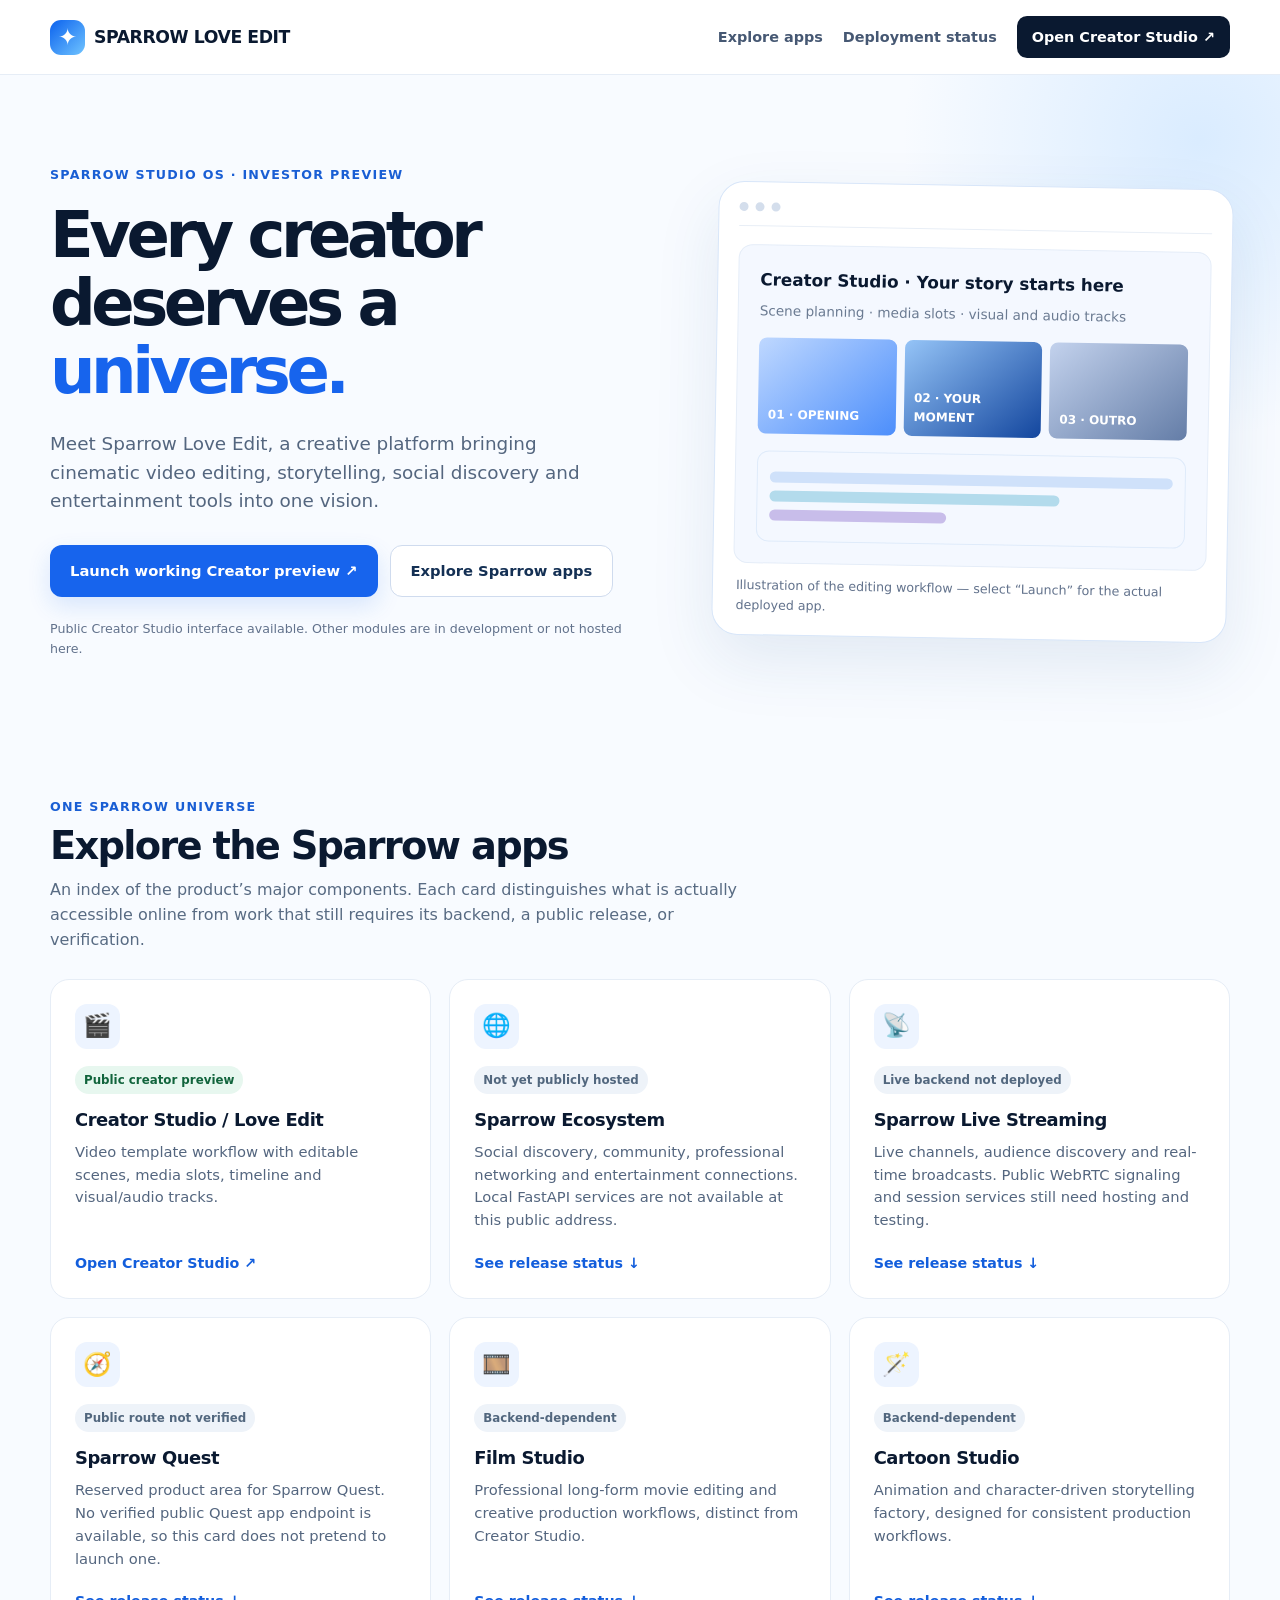
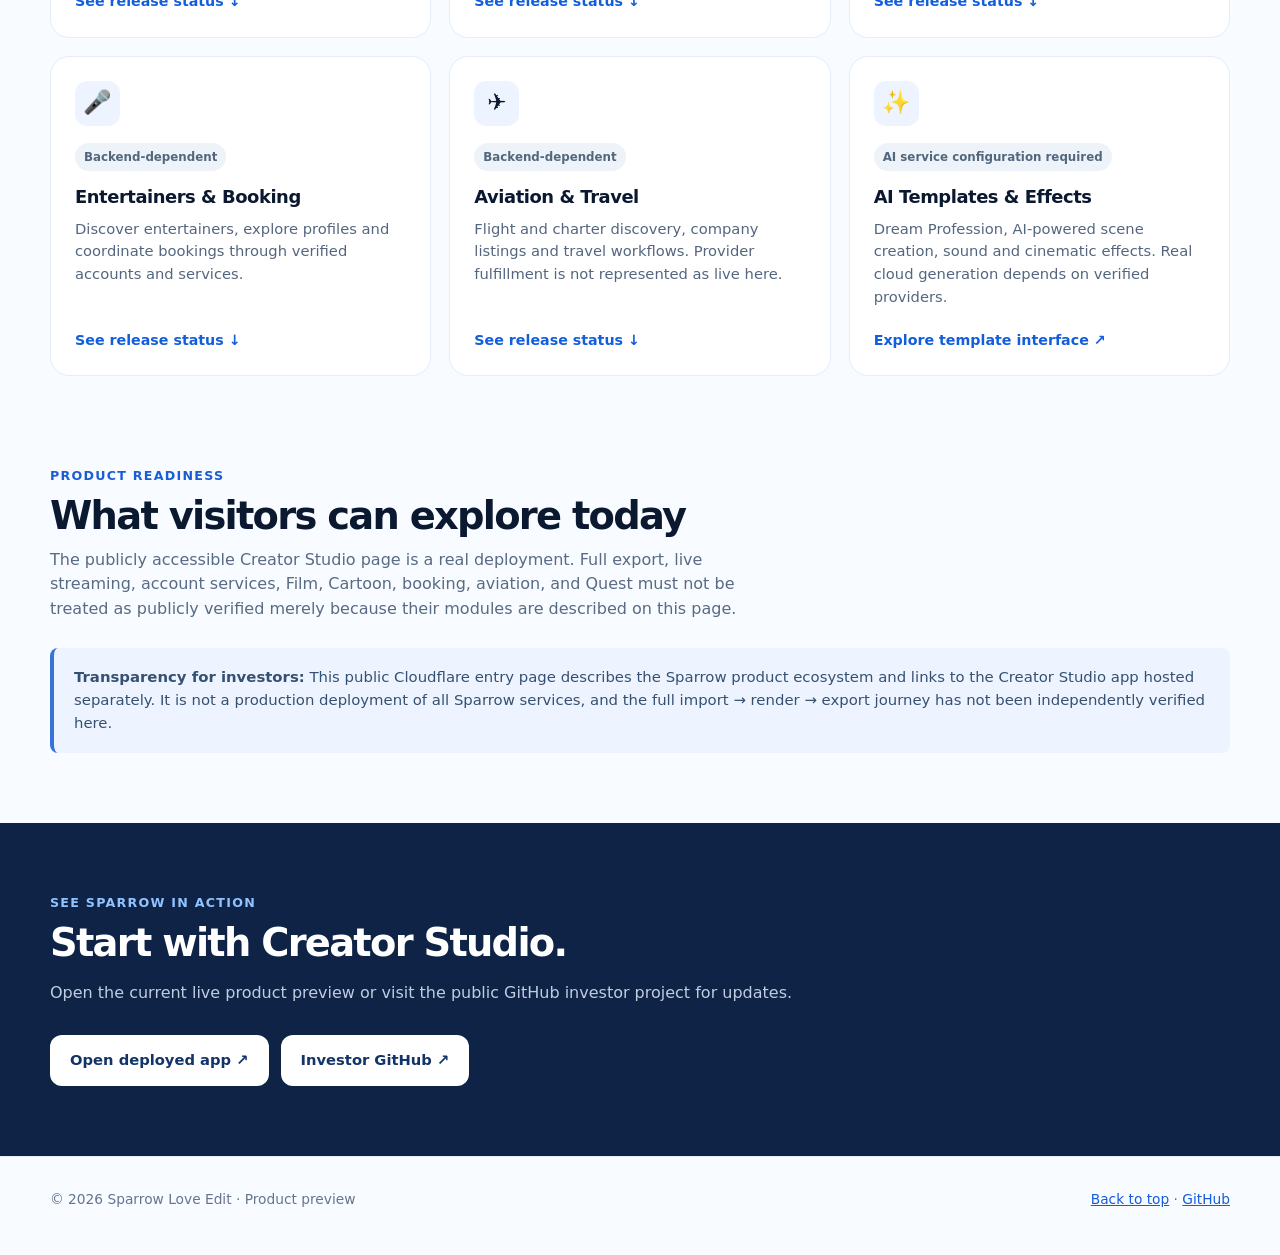
==== public/index.html @ dd5be815 "Stage Sparrow investor site for isolated Cloudflare Workers static hosting" ====
<!doctype html>
<html lang="en">
<head>
<meta charset="utf-8"><meta name="viewport" content="width=device-width, initial-scale=1">
<meta name="description" content="Sparrow Love Edit: one creative platform for video editing, storytelling, social discovery, entertainment and streaming. Explore the public creator demo and the broader product roadmap.">
<meta name="theme-color" content="#f9fbff">
<meta property="og:title" content="Sparrow Love Edit — The Creative Universe">
<meta property="og:description" content="Explore Sparrow Love Edit Creator Studio and the Sparrow app ecosystem. Investor product preview.">
<title>Sparrow Love Edit — Creative Universe</title>
<style>
:root{color-scheme:light;--ink:#0a1930;--muted:#54667f;--blue:#1764ed;--line:#e6edf6;--background:#f8fbff;--card:#fff}
*{box-sizing:border-box}html{scroll-behavior:smooth}body{margin:0;background:var(--background);color:var(--ink);font-family:Inter,ui-sans-serif,system-ui,-apple-system,"Segoe UI",sans-serif;line-height:1.55}
a{color:inherit}a:focus-visible{outline:3px solid #60a5fa;outline-offset:4px}
.wrap{width:min(1180px,calc(100% - 40px));margin:auto}.bar{position:sticky;top:0;z-index:10;background:#ffffffed;backdrop-filter:blur(14px);border-bottom:1px solid var(--line)}
.barin{min-height:74px;display:flex;align-items:center;justify-content:space-between;gap:24px}.brand{font-size:1.08rem;letter-spacing:-.025em;font-weight:850;text-decoration:none;display:flex;align-items:center;gap:9px}.bird{display:grid;place-items:center;width:35px;height:35px;color:white;background:linear-gradient(135deg,#0b62ee,#70c4ff);border-radius:11px;font-size:23px}
nav{display:flex;align-items:center;gap:20px;flex-wrap:wrap}nav a{font-size:.9rem;text-decoration:none;color:#465873;font-weight:650}nav a:hover{color:var(--blue)}
.navcta{color:#fff!important;background:var(--ink);padding:10px 15px;border-radius:10px}
.hero{padding:90px 0 68px;position:relative;overflow:hidden}.hero:before{content:"";width:600px;height:600px;right:-220px;top:-235px;position:absolute;border-radius:100%;background:radial-gradient(circle,#cce5ffb0,transparent 70%);pointer-events:none}
.heroGrid{display:grid;grid-template-columns:1.08fr .92fr;align-items:center;gap:60px}.eyebrow{font-size:.79rem;font-weight:850;letter-spacing:.1em;text-transform:uppercase;color:#195ed4}
h1{font-size:clamp(2.7rem,5vw,5.2rem);line-height:1.065;letter-spacing:-.07em;margin:16px 0 25px;font-weight:900}h1 span{color:var(--blue)}.lead{font-size:1.15rem;color:var(--muted);max-width:550px}
.actions{display:flex;gap:12px;flex-wrap:wrap;margin-top:29px}.button{display:inline-flex;align-items:center;justify-content:center;padding:14px 20px;border-radius:12px;text-decoration:none;font-weight:800;font-size:.92rem;transition:transform .15s ease}.button:hover{transform:translateY(-2px)}.button.primary{background:var(--blue);color:white;box-shadow:0 9px 23px #1764ed24}.button.secondary{background:white;border:1px solid #cfdbee;color:#143054}
.note{font-size:.79rem;color:#62728c;margin-top:22px}
.preview{border:1px solid #d8e6f9;background:white;padding:20px;border-radius:26px;box-shadow:0 25px 65px #214f8c1a;transform:rotate(1deg)}.mockbar{display:flex;gap:7px;border-bottom:1px solid #e8eef6;padding-bottom:14px;margin-bottom:18px}.dot{width:9px;height:9px;background:#d4deec;border-radius:50%}.interface{background:#f4f8ff;border:1px solid #e5edf8;border-radius:14px;padding:21px}.interface h3{margin:0 0 8px;font-size:1.05rem}.interface p{margin:0;color:#6b7b92;font-size:.85rem}.scene{display:flex;gap:8px;margin-top:16px}.scene div{flex:1;border-radius:8px;background:linear-gradient(140deg,#bfd8ff,#4c8efb);height:96px;display:flex;align-items:end;color:#fff;padding:10px;font-weight:800;font-size:.75rem}.scene div:nth-child(2){background:linear-gradient(140deg,#95c4f7,#13469e)}.scene div:nth-child(3){background:linear-gradient(140deg,#c3d2ed,#647da7)}.tracks{border:1px solid #dfebfa;border-radius:12px;margin-top:17px;padding:12px}.track{height:11px;background:#cfe1fa;border-radius:6px;margin:8px 0}.track:nth-child(2){width:72%;background:#b3dbec}.track:nth-child(3){width:44%;background:#c8bdea}
.section{padding:70px 0}h2{font-size:clamp(1.8rem,3vw,2.7rem);letter-spacing:-.045em;margin:8px 0 10px;line-height:1.15}.sectionIntro{max-width:710px;color:#586b83;margin:0 0 26px}.cards{display:grid;grid-template-columns:repeat(3,minmax(0,1fr));gap:18px}.card{background:var(--card);border:1px solid var(--line);border-radius:19px;padding:24px;display:flex;flex-direction:column;min-height:235px}.glyph{display:grid;place-items:center;background:#edf4ff;border-radius:12px;width:45px;height:45px;font-size:23px;margin-bottom:17px}.card h3{font-size:1.12rem;letter-spacing:-.025em;margin:0 0 7px}.card p{color:var(--muted);font-size:.92rem;margin:0 0 20px;flex:1}.status{font-size:.74rem;font-weight:800;display:inline-block;align-self:flex-start;padding:5px 9px;background:#eef3f9;color:#52677e;border-radius:99px;margin-bottom:12px}.status.live{background:#e7f7ef;color:#11643c}.card a{font-weight:800;color:#135edc;text-decoration:none;font-size:.89rem}.card a:hover{text-decoration:underline}
.band{background:#0e2346;color:white;padding:70px 0}.band p{color:#bfcde1}.band .button{background:white;color:#123468}.band .eyebrow{color:#91c3ff}.notice{border-left:4px solid #3573db;background:#edf4ff;padding:18px 20px;border-radius:8px;color:#355071;font-size:.93rem}
footer{border-top:1px solid var(--line);padding:32px 0 45px;font-size:.86rem;color:#65758d}footer a{color:#145cdb}.footerin{display:flex;justify-content:space-between;flex-wrap:wrap;gap:16px}
@media(max-width:840px){.heroGrid{grid-template-columns:1fr;gap:32px}.hero{padding:55px 0 50px}.preview{transform:none;max-width:560px}.cards{grid-template-columns:repeat(2,minmax(0,1fr))}nav{gap:13px}.navless{display:none}}
@media(max-width:560px){.wrap{width:min(100% - 28px,1180px)}.cards{grid-template-columns:1fr}.barin{min-height:66px}.brand{font-size:.94rem}.hero{padding:48px 0}h1{letter-spacing:-.055em}.scene div{height:75px}.navless{display:none}}
@media(prefers-reduced-motion:reduce){html{scroll-behavior:auto}.button{transition:none}}
</style>
</head>
<body>
<header class="bar"><div class="wrap barin"><a class="brand" href="#home"><span class="bird" aria-hidden="true">✦</span> SPARROW LOVE EDIT</a><nav aria-label="Primary"><a class="navless" href="#universe">Explore apps</a><a class="navless" href="#status">Deployment status</a><a class="navcta" href="https://sparrow-yc-public-demo.vercel.app/template" target="_blank" rel="noopener noreferrer">Open Creator Studio ↗</a></nav></div></header>
<main>
<section class="hero" id="home"><div class="wrap heroGrid"><div><div class="eyebrow">Sparrow Studio OS · Investor preview</div><h1>Every creator deserves a <span>universe.</span></h1><p class="lead">Meet Sparrow Love Edit, a creative platform bringing cinematic video editing, storytelling, social discovery and entertainment tools into one vision.</p><div class="actions"><a class="button primary" href="https://sparrow-yc-public-demo.vercel.app/template" target="_blank" rel="noopener noreferrer">Launch working Creator preview ↗</a><a class="button secondary" href="#universe">Explore Sparrow apps</a></div><div class="note">Public Creator Studio interface available. Other modules are in development or not hosted here.</div></div><div class="preview" aria-label="Illustrative layout of the creator editor, not a live screenshot"><div class="mockbar"><i class="dot"></i><i class="dot"></i><i class="dot"></i></div><div class="interface"><h3>Creator Studio · Your story starts here</h3><p>Scene planning · media slots · visual and audio tracks</p><div class="scene"><div>01 · OPENING</div><div>02 · YOUR MOMENT</div><div>03 · OUTRO</div></div><div class="tracks"><div class="track"></div><div class="track"></div><div class="track"></div></div></div><p class="note" style="margin:12px 3px 0">Illustration of the editing workflow — select “Launch” for the actual deployed app.</p></div></div></section>
<section class="section" id="universe"><div class="wrap"><div class="eyebrow">One Sparrow universe</div><h2>Explore the Sparrow apps</h2><p class="sectionIntro">An index of the product’s major components. Each card distinguishes what is actually accessible online from work that still requires its backend, a public release, or verification.</p>
<div class="cards">
<article class="card"><div class="glyph">🎬</div><div class="status live">Public creator preview</div><h3>Creator Studio / Love Edit</h3><p>Video template workflow with editable scenes, media slots, timeline and visual/audio tracks.</p><a href="https://sparrow-yc-public-demo.vercel.app/template" target="_blank" rel="noopener noreferrer">Open Creator Studio ↗</a></article>
<article class="card" id="ecosystem"><div class="glyph">🌐</div><div class="status">Not yet publicly hosted</div><h3>Sparrow Ecosystem</h3><p>Social discovery, community, professional networking and entertainment connections. Local FastAPI services are not available at this public address.</p><a href="#status">See release status ↓</a></article>
<article class="card" id="live"><div class="glyph">📡</div><div class="status">Live backend not deployed</div><h3>Sparrow Live Streaming</h3><p>Live channels, audience discovery and real-time broadcasts. Public WebRTC signaling and session services still need hosting and testing.</p><a href="#status">See release status ↓</a></article>
<article class="card" id="quest"><div class="glyph">🧭</div><div class="status">Public route not verified</div><h3>Sparrow Quest</h3><p>Reserved product area for Sparrow Quest. No verified public Quest app endpoint is available, so this card does not pretend to launch one.</p><a href="#status">See release status ↓</a></article>
<article class="card"><div class="glyph">🎞️</div><div class="status">Backend-dependent</div><h3>Film Studio</h3><p>Professional long-form movie editing and creative production workflows, distinct from Creator Studio.</p><a href="#status">See release status ↓</a></article>
<article class="card"><div class="glyph">🪄</div><div class="status">Backend-dependent</div><h3>Cartoon Studio</h3><p>Animation and character-driven storytelling factory, designed for consistent production workflows.</p><a href="#status">See release status ↓</a></article>
<article class="card"><div class="glyph">🎤</div><div class="status">Backend-dependent</div><h3>Entertainers & Booking</h3><p>Discover entertainers, explore profiles and coordinate bookings through verified accounts and services.</p><a href="#status">See release status ↓</a></article>
<article class="card"><div class="glyph">✈️</div><div class="status">Backend-dependent</div><h3>Aviation & Travel</h3><p>Flight and charter discovery, company listings and travel workflows. Provider fulfillment is not represented as live here.</p><a href="#status">See release status ↓</a></article>
<article class="card"><div class="glyph">✨</div><div class="status">AI service configuration required</div><h3>AI Templates & Effects</h3><p>Dream Profession, AI-powered scene creation, sound and cinematic effects. Real cloud generation depends on verified providers.</p><a href="https://sparrow-yc-public-demo.vercel.app/template" target="_blank" rel="noopener noreferrer">Explore template interface ↗</a></article>
</div></div></section>
<section class="section" id="status" style="padding-top:20px"><div class="wrap"><div class="eyebrow">Product readiness</div><h2>What visitors can explore today</h2><p class="sectionIntro">The publicly accessible Creator Studio page is a real deployment. Full export, live streaming, account services, Film, Cartoon, booking, aviation, and Quest must not be treated as publicly verified merely because their modules are described on this page.</p><div class="notice"><strong>Transparency for investors:</strong> This public Cloudflare entry page describes the Sparrow product ecosystem and links to the Creator Studio app hosted separately. It is not a production deployment of all Sparrow services, and the full import → render → export journey has not been independently verified here.</div></div></section>
<section class="band"><div class="wrap"><div class="eyebrow">See Sparrow in action</div><h2>Start with Creator Studio.</h2><p>Open the current live product preview or visit the public GitHub investor project for updates.</p><div class="actions"><a class="button" href="https://sparrow-yc-public-demo.vercel.app/template" target="_blank" rel="noopener noreferrer">Open deployed app ↗</a><a class="button" href="https://github.com/austineexmachina/sparrow-yc-investor-demo" target="_blank" rel="noopener noreferrer">Investor GitHub ↗</a></div></div></section>
</main>
<footer><div class="wrap footerin"><div>© 2026 Sparrow Love Edit · Product preview</div><div><a href="#home">Back to top</a> · <a href="https://github.com/austineexmachina/sparrow-yc-investor-demo" target="_blank" rel="noopener noreferrer">GitHub</a></div></div></footer>
</body></html>
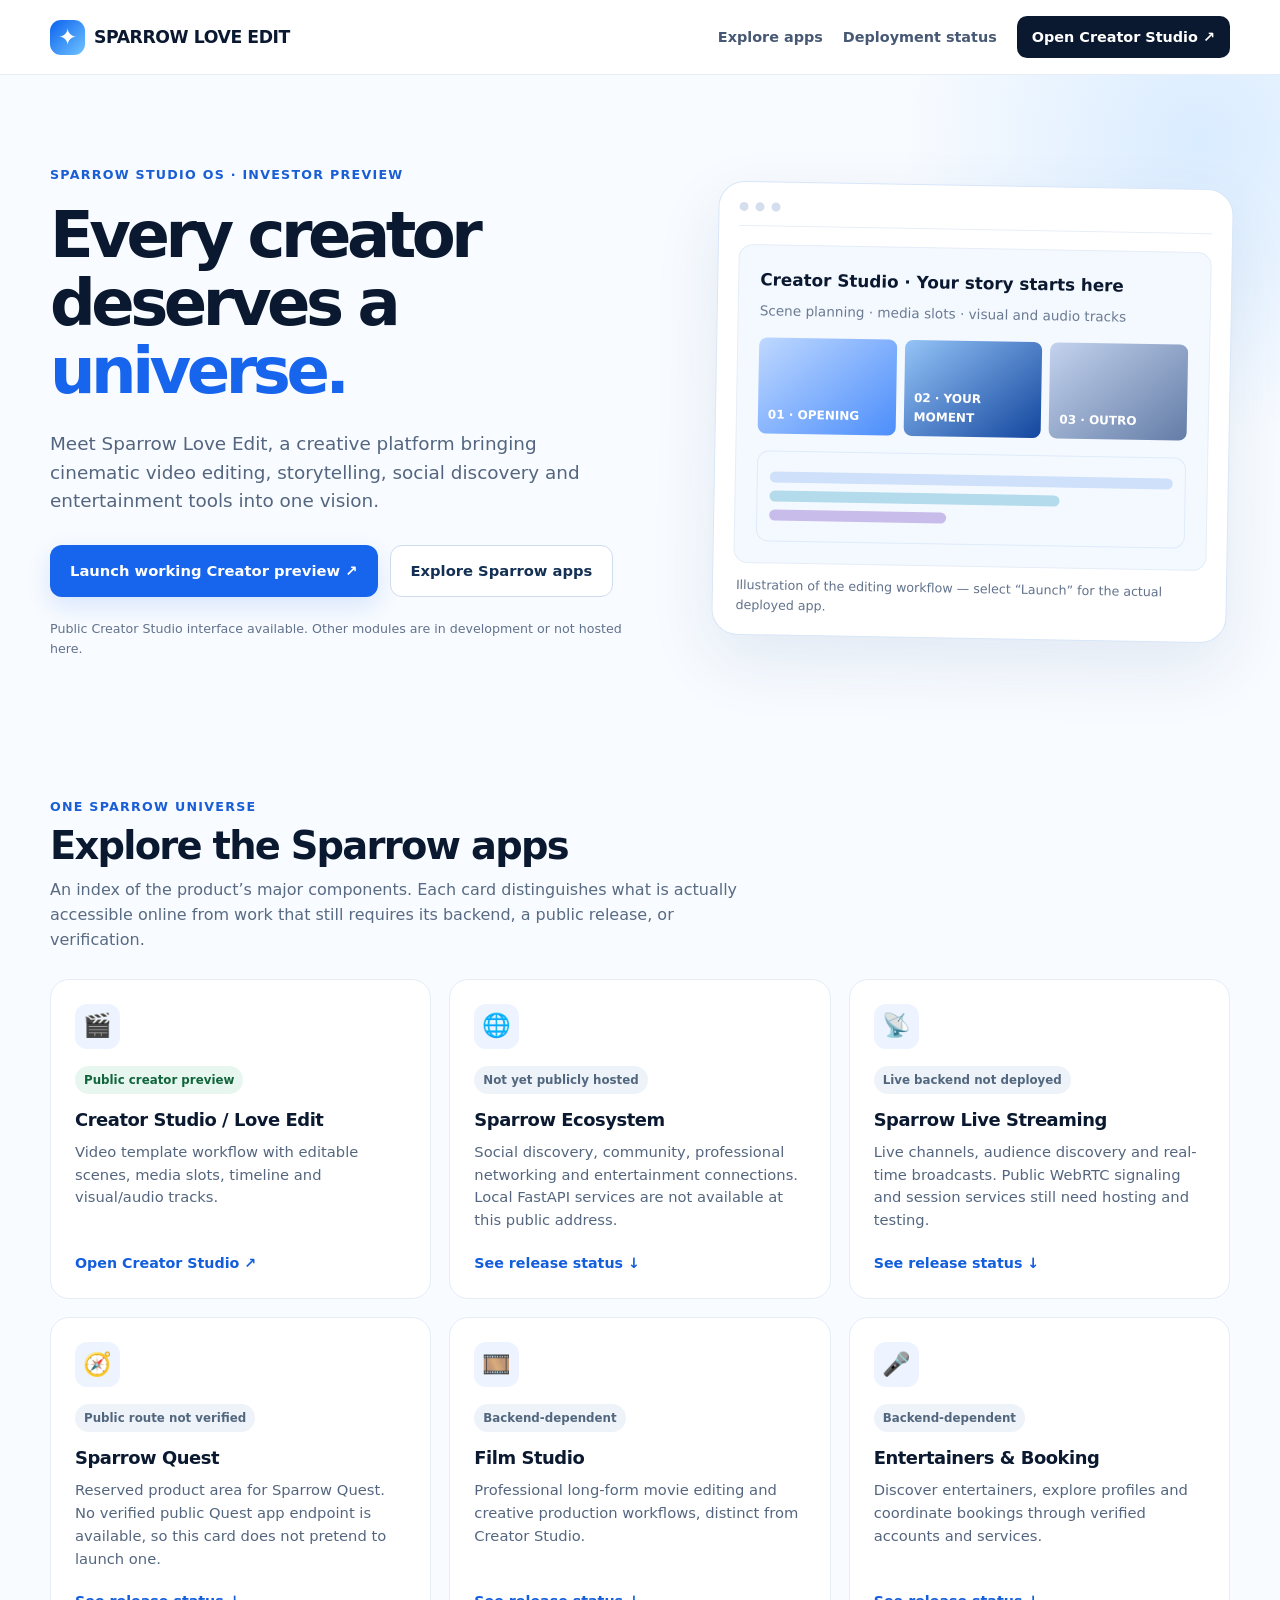
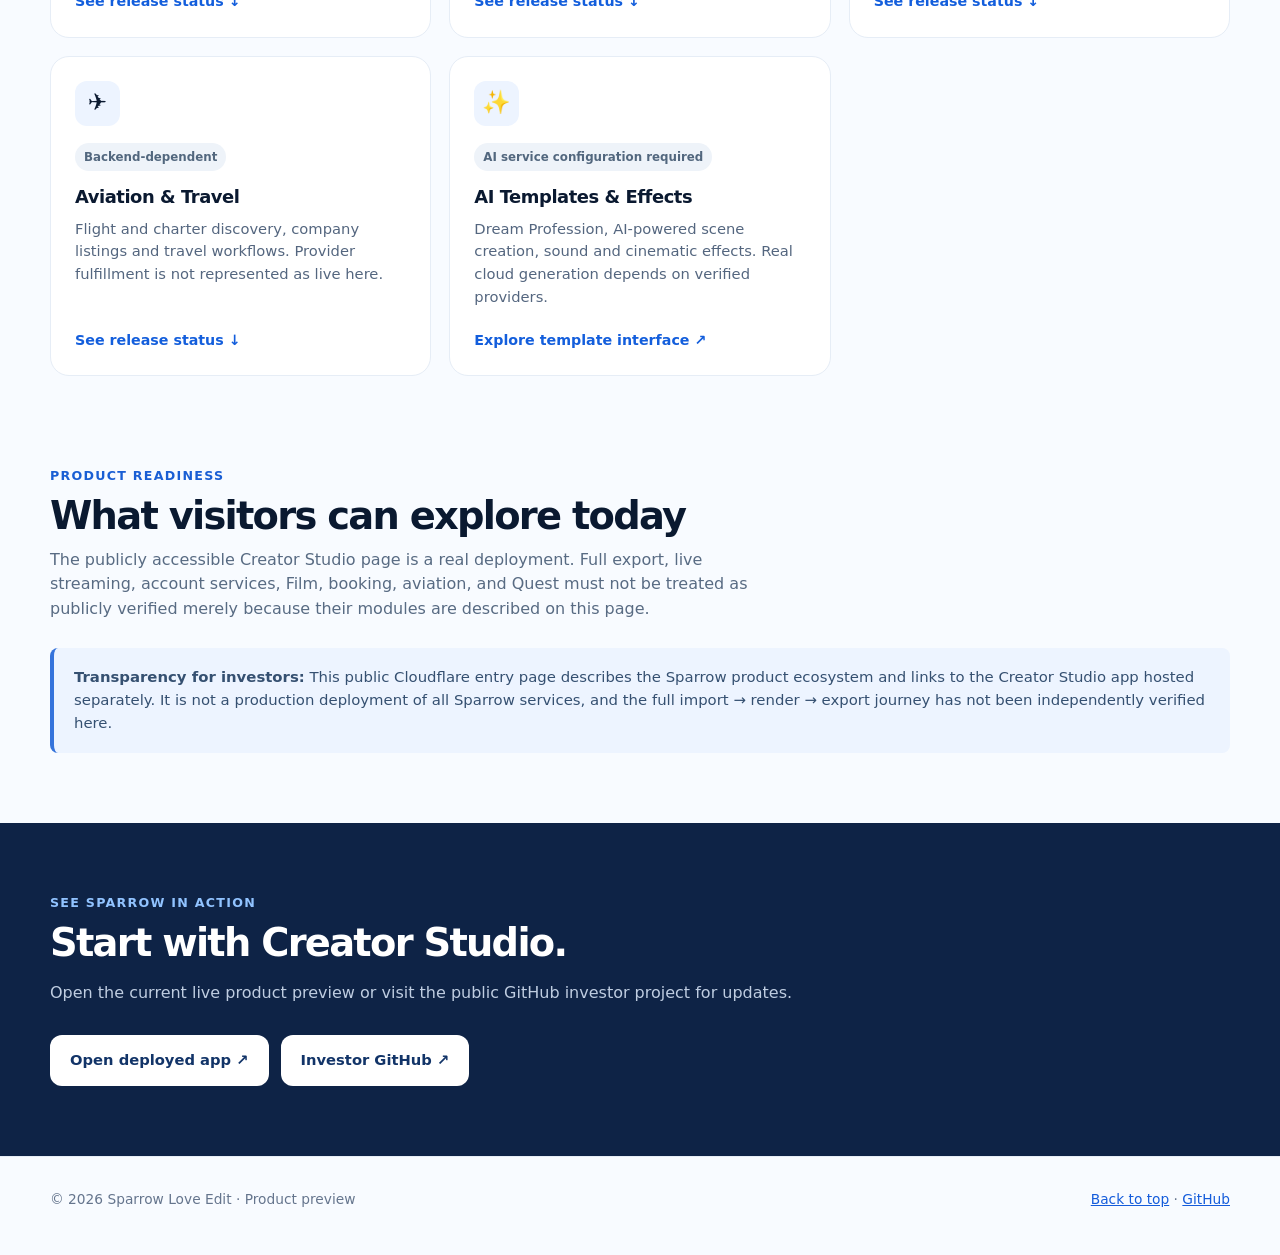
==== commit ba48766c: "Remove retired Cartoon Studio from public Sparrow website and investor materials" ====
--- a/public/index.html
+++ b/public/index.html
@@ -40,12 +40,11 @@
 <article class="card" id="live"><div class="glyph">📡</div><div class="status">Live backend not deployed</div><h3>Sparrow Live Streaming</h3><p>Live channels, audience discovery and real-time broadcasts. Public WebRTC signaling and session services still need hosting and testing.</p><a href="#status">See release status ↓</a></article>
 <article class="card" id="quest"><div class="glyph">🧭</div><div class="status">Public route not verified</div><h3>Sparrow Quest</h3><p>Reserved product area for Sparrow Quest. No verified public Quest app endpoint is available, so this card does not pretend to launch one.</p><a href="#status">See release status ↓</a></article>
 <article class="card"><div class="glyph">🎞️</div><div class="status">Backend-dependent</div><h3>Film Studio</h3><p>Professional long-form movie editing and creative production workflows, distinct from Creator Studio.</p><a href="#status">See release status ↓</a></article>
-<article class="card"><div class="glyph">🪄</div><div class="status">Backend-dependent</div><h3>Cartoon Studio</h3><p>Animation and character-driven storytelling factory, designed for consistent production workflows.</p><a href="#status">See release status ↓</a></article>
 <article class="card"><div class="glyph">🎤</div><div class="status">Backend-dependent</div><h3>Entertainers & Booking</h3><p>Discover entertainers, explore profiles and coordinate bookings through verified accounts and services.</p><a href="#status">See release status ↓</a></article>
 <article class="card"><div class="glyph">✈️</div><div class="status">Backend-dependent</div><h3>Aviation & Travel</h3><p>Flight and charter discovery, company listings and travel workflows. Provider fulfillment is not represented as live here.</p><a href="#status">See release status ↓</a></article>
 <article class="card"><div class="glyph">✨</div><div class="status">AI service configuration required</div><h3>AI Templates & Effects</h3><p>Dream Profession, AI-powered scene creation, sound and cinematic effects. Real cloud generation depends on verified providers.</p><a href="https://sparrow-yc-public-demo.vercel.app/template" target="_blank" rel="noopener noreferrer">Explore template interface ↗</a></article>
 </div></div></section>
-<section class="section" id="status" style="padding-top:20px"><div class="wrap"><div class="eyebrow">Product readiness</div><h2>What visitors can explore today</h2><p class="sectionIntro">The publicly accessible Creator Studio page is a real deployment. Full export, live streaming, account services, Film, Cartoon, booking, aviation, and Quest must not be treated as publicly verified merely because their modules are described on this page.</p><div class="notice"><strong>Transparency for investors:</strong> This public Cloudflare entry page describes the Sparrow product ecosystem and links to the Creator Studio app hosted separately. It is not a production deployment of all Sparrow services, and the full import → render → export journey has not been independently verified here.</div></div></section>
+<section class="section" id="status" style="padding-top:20px"><div class="wrap"><div class="eyebrow">Product readiness</div><h2>What visitors can explore today</h2><p class="sectionIntro">The publicly accessible Creator Studio page is a real deployment. Full export, live streaming, account services, Film, booking, aviation, and Quest must not be treated as publicly verified merely because their modules are described on this page.</p><div class="notice"><strong>Transparency for investors:</strong> This public Cloudflare entry page describes the Sparrow product ecosystem and links to the Creator Studio app hosted separately. It is not a production deployment of all Sparrow services, and the full import → render → export journey has not been independently verified here.</div></div></section>
 <section class="band"><div class="wrap"><div class="eyebrow">See Sparrow in action</div><h2>Start with Creator Studio.</h2><p>Open the current live product preview or visit the public GitHub investor project for updates.</p><div class="actions"><a class="button" href="https://sparrow-yc-public-demo.vercel.app/template" target="_blank" rel="noopener noreferrer">Open deployed app ↗</a><a class="button" href="https://github.com/austineexmachina/sparrow-yc-investor-demo" target="_blank" rel="noopener noreferrer">Investor GitHub ↗</a></div></div></section>
 </main>
 <footer><div class="wrap footerin"><div>© 2026 Sparrow Love Edit · Product preview</div><div><a href="#home">Back to top</a> · <a href="https://github.com/austineexmachina/sparrow-yc-investor-demo" target="_blank" rel="noopener noreferrer">GitHub</a></div></div></footer>
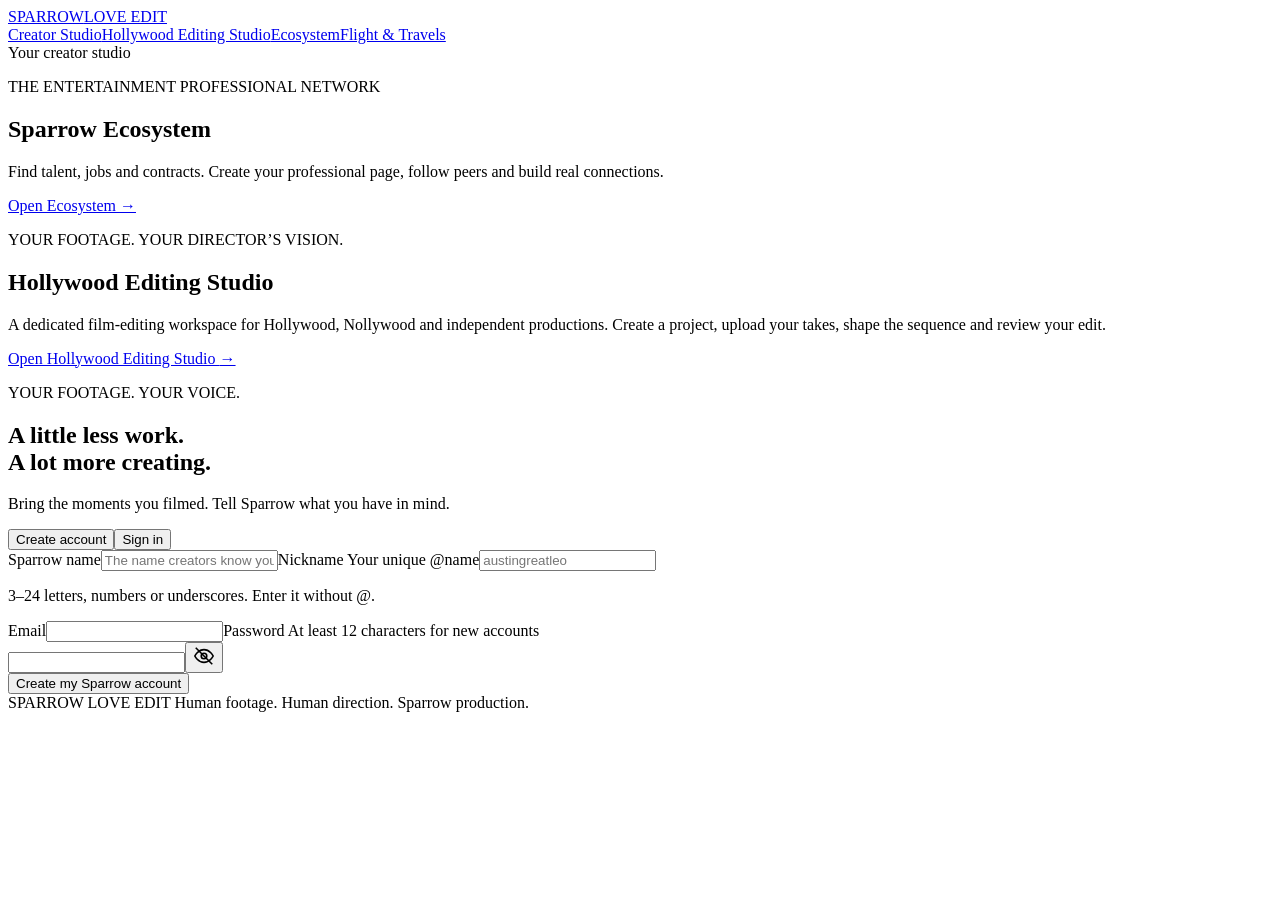
==== commit 3bd1e93d: "Stage original Sparrow Creator Studio UI, replacing custom investor portal" ====
--- a/public/index.html
+++ b/public/index.html
@@ -1,51 +1,39 @@
 <!doctype html>
 <html lang="en">
-<head>
-<meta charset="utf-8"><meta name="viewport" content="width=device-width, initial-scale=1">
-<meta name="description" content="Sparrow Love Edit: one creative platform for video editing, storytelling, social discovery, entertainment and streaming. Explore the public creator demo and the broader product roadmap.">
-<meta name="theme-color" content="#f9fbff">
-<meta property="og:title" content="Sparrow Love Edit — The Creative Universe">
-<meta property="og:description" content="Explore Sparrow Love Edit Creator Studio and the Sparrow app ecosystem. Investor product preview.">
-<title>Sparrow Love Edit — Creative Universe</title>
-<style>
-:root{color-scheme:light;--ink:#0a1930;--muted:#54667f;--blue:#1764ed;--line:#e6edf6;--background:#f8fbff;--card:#fff}
-*{box-sizing:border-box}html{scroll-behavior:smooth}body{margin:0;background:var(--background);color:var(--ink);font-family:Inter,ui-sans-serif,system-ui,-apple-system,"Segoe UI",sans-serif;line-height:1.55}
-a{color:inherit}a:focus-visible{outline:3px solid #60a5fa;outline-offset:4px}
-.wrap{width:min(1180px,calc(100% - 40px));margin:auto}.bar{position:sticky;top:0;z-index:10;background:#ffffffed;backdrop-filter:blur(14px);border-bottom:1px solid var(--line)}
-.barin{min-height:74px;display:flex;align-items:center;justify-content:space-between;gap:24px}.brand{font-size:1.08rem;letter-spacing:-.025em;font-weight:850;text-decoration:none;display:flex;align-items:center;gap:9px}.bird{display:grid;place-items:center;width:35px;height:35px;color:white;background:linear-gradient(135deg,#0b62ee,#70c4ff);border-radius:11px;font-size:23px}
-nav{display:flex;align-items:center;gap:20px;flex-wrap:wrap}nav a{font-size:.9rem;text-decoration:none;color:#465873;font-weight:650}nav a:hover{color:var(--blue)}
-.navcta{color:#fff!important;background:var(--ink);padding:10px 15px;border-radius:10px}
-.hero{padding:90px 0 68px;position:relative;overflow:hidden}.hero:before{content:"";width:600px;height:600px;right:-220px;top:-235px;position:absolute;border-radius:100%;background:radial-gradient(circle,#cce5ffb0,transparent 70%);pointer-events:none}
-.heroGrid{display:grid;grid-template-columns:1.08fr .92fr;align-items:center;gap:60px}.eyebrow{font-size:.79rem;font-weight:850;letter-spacing:.1em;text-transform:uppercase;color:#195ed4}
-h1{font-size:clamp(2.7rem,5vw,5.2rem);line-height:1.065;letter-spacing:-.07em;margin:16px 0 25px;font-weight:900}h1 span{color:var(--blue)}.lead{font-size:1.15rem;color:var(--muted);max-width:550px}
-.actions{display:flex;gap:12px;flex-wrap:wrap;margin-top:29px}.button{display:inline-flex;align-items:center;justify-content:center;padding:14px 20px;border-radius:12px;text-decoration:none;font-weight:800;font-size:.92rem;transition:transform .15s ease}.button:hover{transform:translateY(-2px)}.button.primary{background:var(--blue);color:white;box-shadow:0 9px 23px #1764ed24}.button.secondary{background:white;border:1px solid #cfdbee;color:#143054}
-.note{font-size:.79rem;color:#62728c;margin-top:22px}
-.preview{border:1px solid #d8e6f9;background:white;padding:20px;border-radius:26px;box-shadow:0 25px 65px #214f8c1a;transform:rotate(1deg)}.mockbar{display:flex;gap:7px;border-bottom:1px solid #e8eef6;padding-bottom:14px;margin-bottom:18px}.dot{width:9px;height:9px;background:#d4deec;border-radius:50%}.interface{background:#f4f8ff;border:1px solid #e5edf8;border-radius:14px;padding:21px}.interface h3{margin:0 0 8px;font-size:1.05rem}.interface p{margin:0;color:#6b7b92;font-size:.85rem}.scene{display:flex;gap:8px;margin-top:16px}.scene div{flex:1;border-radius:8px;background:linear-gradient(140deg,#bfd8ff,#4c8efb);height:96px;display:flex;align-items:end;color:#fff;padding:10px;font-weight:800;font-size:.75rem}.scene div:nth-child(2){background:linear-gradient(140deg,#95c4f7,#13469e)}.scene div:nth-child(3){background:linear-gradient(140deg,#c3d2ed,#647da7)}.tracks{border:1px solid #dfebfa;border-radius:12px;margin-top:17px;padding:12px}.track{height:11px;background:#cfe1fa;border-radius:6px;margin:8px 0}.track:nth-child(2){width:72%;background:#b3dbec}.track:nth-child(3){width:44%;background:#c8bdea}
-.section{padding:70px 0}h2{font-size:clamp(1.8rem,3vw,2.7rem);letter-spacing:-.045em;margin:8px 0 10px;line-height:1.15}.sectionIntro{max-width:710px;color:#586b83;margin:0 0 26px}.cards{display:grid;grid-template-columns:repeat(3,minmax(0,1fr));gap:18px}.card{background:var(--card);border:1px solid var(--line);border-radius:19px;padding:24px;display:flex;flex-direction:column;min-height:235px}.glyph{display:grid;place-items:center;background:#edf4ff;border-radius:12px;width:45px;height:45px;font-size:23px;margin-bottom:17px}.card h3{font-size:1.12rem;letter-spacing:-.025em;margin:0 0 7px}.card p{color:var(--muted);font-size:.92rem;margin:0 0 20px;flex:1}.status{font-size:.74rem;font-weight:800;display:inline-block;align-self:flex-start;padding:5px 9px;background:#eef3f9;color:#52677e;border-radius:99px;margin-bottom:12px}.status.live{background:#e7f7ef;color:#11643c}.card a{font-weight:800;color:#135edc;text-decoration:none;font-size:.89rem}.card a:hover{text-decoration:underline}
-.band{background:#0e2346;color:white;padding:70px 0}.band p{color:#bfcde1}.band .button{background:white;color:#123468}.band .eyebrow{color:#91c3ff}.notice{border-left:4px solid #3573db;background:#edf4ff;padding:18px 20px;border-radius:8px;color:#355071;font-size:.93rem}
-footer{border-top:1px solid var(--line);padding:32px 0 45px;font-size:.86rem;color:#65758d}footer a{color:#145cdb}.footerin{display:flex;justify-content:space-between;flex-wrap:wrap;gap:16px}
-@media(max-width:840px){.heroGrid{grid-template-columns:1fr;gap:32px}.hero{padding:55px 0 50px}.preview{transform:none;max-width:560px}.cards{grid-template-columns:repeat(2,minmax(0,1fr))}nav{gap:13px}.navless{display:none}}
-@media(max-width:560px){.wrap{width:min(100% - 28px,1180px)}.cards{grid-template-columns:1fr}.barin{min-height:66px}.brand{font-size:.94rem}.hero{padding:48px 0}h1{letter-spacing:-.055em}.scene div{height:75px}.navless{display:none}}
-@media(prefers-reduced-motion:reduce){html{scroll-behavior:auto}.button{transition:none}}
-</style>
-</head>
-<body>
-<header class="bar"><div class="wrap barin"><a class="brand" href="#home"><span class="bird" aria-hidden="true">✦</span> SPARROW LOVE EDIT</a><nav aria-label="Primary"><a class="navless" href="#universe">Explore apps</a><a class="navless" href="#status">Deployment status</a><a class="navcta" href="https://sparrow-yc-public-demo.vercel.app/template" target="_blank" rel="noopener noreferrer">Open Creator Studio ↗</a></nav></div></header>
-<main>
-<section class="hero" id="home"><div class="wrap heroGrid"><div><div class="eyebrow">Sparrow Studio OS · Investor preview</div><h1>Every creator deserves a <span>universe.</span></h1><p class="lead">Meet Sparrow Love Edit, a creative platform bringing cinematic video editing, storytelling, social discovery and entertainment tools into one vision.</p><div class="actions"><a class="button primary" href="https://sparrow-yc-public-demo.vercel.app/template" target="_blank" rel="noopener noreferrer">Launch working Creator preview ↗</a><a class="button secondary" href="#universe">Explore Sparrow apps</a></div><div class="note">Public Creator Studio interface available. Other modules are in development or not hosted here.</div></div><div class="preview" aria-label="Illustrative layout of the creator editor, not a live screenshot"><div class="mockbar"><i class="dot"></i><i class="dot"></i><i class="dot"></i></div><div class="interface"><h3>Creator Studio · Your story starts here</h3><p>Scene planning · media slots · visual and audio tracks</p><div class="scene"><div>01 · OPENING</div><div>02 · YOUR MOMENT</div><div>03 · OUTRO</div></div><div class="tracks"><div class="track"></div><div class="track"></div><div class="track"></div></div></div><p class="note" style="margin:12px 3px 0">Illustration of the editing workflow — select “Launch” for the actual deployed app.</p></div></div></section>
-<section class="section" id="universe"><div class="wrap"><div class="eyebrow">One Sparrow universe</div><h2>Explore the Sparrow apps</h2><p class="sectionIntro">An index of the product’s major components. Each card distinguishes what is actually accessible online from work that still requires its backend, a public release, or verification.</p>
-<div class="cards">
-<article class="card"><div class="glyph">🎬</div><div class="status live">Public creator preview</div><h3>Creator Studio / Love Edit</h3><p>Video template workflow with editable scenes, media slots, timeline and visual/audio tracks.</p><a href="https://sparrow-yc-public-demo.vercel.app/template" target="_blank" rel="noopener noreferrer">Open Creator Studio ↗</a></article>
-<article class="card" id="ecosystem"><div class="glyph">🌐</div><div class="status">Not yet publicly hosted</div><h3>Sparrow Ecosystem</h3><p>Social discovery, community, professional networking and entertainment connections. Local FastAPI services are not available at this public address.</p><a href="#status">See release status ↓</a></article>
-<article class="card" id="live"><div class="glyph">📡</div><div class="status">Live backend not deployed</div><h3>Sparrow Live Streaming</h3><p>Live channels, audience discovery and real-time broadcasts. Public WebRTC signaling and session services still need hosting and testing.</p><a href="#status">See release status ↓</a></article>
-<article class="card" id="quest"><div class="glyph">🧭</div><div class="status">Public route not verified</div><h3>Sparrow Quest</h3><p>Reserved product area for Sparrow Quest. No verified public Quest app endpoint is available, so this card does not pretend to launch one.</p><a href="#status">See release status ↓</a></article>
-<article class="card"><div class="glyph">🎞️</div><div class="status">Backend-dependent</div><h3>Film Studio</h3><p>Professional long-form movie editing and creative production workflows, distinct from Creator Studio.</p><a href="#status">See release status ↓</a></article>
-<article class="card"><div class="glyph">🎤</div><div class="status">Backend-dependent</div><h3>Entertainers & Booking</h3><p>Discover entertainers, explore profiles and coordinate bookings through verified accounts and services.</p><a href="#status">See release status ↓</a></article>
-<article class="card"><div class="glyph">✈️</div><div class="status">Backend-dependent</div><h3>Aviation & Travel</h3><p>Flight and charter discovery, company listings and travel workflows. Provider fulfillment is not represented as live here.</p><a href="#status">See release status ↓</a></article>
-<article class="card"><div class="glyph">✨</div><div class="status">AI service configuration required</div><h3>AI Templates & Effects</h3><p>Dream Profession, AI-powered scene creation, sound and cinematic effects. Real cloud generation depends on verified providers.</p><a href="https://sparrow-yc-public-demo.vercel.app/template" target="_blank" rel="noopener noreferrer">Explore template interface ↗</a></article>
-</div></div></section>
-<section class="section" id="status" style="padding-top:20px"><div class="wrap"><div class="eyebrow">Product readiness</div><h2>What visitors can explore today</h2><p class="sectionIntro">The publicly accessible Creator Studio page is a real deployment. Full export, live streaming, account services, Film, booking, aviation, and Quest must not be treated as publicly verified merely because their modules are described on this page.</p><div class="notice"><strong>Transparency for investors:</strong> This public Cloudflare entry page describes the Sparrow product ecosystem and links to the Creator Studio app hosted separately. It is not a production deployment of all Sparrow services, and the full import → render → export journey has not been independently verified here.</div></div></section>
-<section class="band"><div class="wrap"><div class="eyebrow">See Sparrow in action</div><h2>Start with Creator Studio.</h2><p>Open the current live product preview or visit the public GitHub investor project for updates.</p><div class="actions"><a class="button" href="https://sparrow-yc-public-demo.vercel.app/template" target="_blank" rel="noopener noreferrer">Open deployed app ↗</a><a class="button" href="https://github.com/austineexmachina/sparrow-yc-investor-demo" target="_blank" rel="noopener noreferrer">Investor GitHub ↗</a></div></div></section>
-</main>
-<footer><div class="wrap footerin"><div>© 2026 Sparrow Love Edit · Product preview</div><div><a href="#home">Back to top</a> · <a href="https://github.com/austineexmachina/sparrow-yc-investor-demo" target="_blank" rel="noopener noreferrer">GitHub</a></div></div></footer>
-</body></html>+<head><meta charset="utf-8"><meta name="viewport" content="width=device-width,initial-scale=1"><meta name="description" content="Create finished videos from your own footage, direction and voice with Sparrow."><title>SPARROW LOVE EDIT · Creator studio</title><link rel="stylesheet" href="/static/style.css"><link rel="icon" href="/static/favicon.svg" type="image/svg+xml"><link rel="stylesheet" href="/static/account-verification.css"><script defer src="/static/auth-security.js"></script><script defer src="/static/phone-verification.js"></script><script defer src="/static/account-verification.js"></script><script src="/static/app.js" defer></script><script src="/static/app-ads.js" defer></script><link rel="stylesheet" href="/static/studio-entry.css"></head>
+<body data-workspace="creator">
+<header><a class="wordmark" href="/">SPARROW<span>LOVE EDIT</span></a><nav class="workspace-entry" aria-label="Sparrow workspaces"><a href="/studio">Creator Studio</a><a href="/film">Hollywood Editing Studio</a><a href="/ecosystem">Ecosystem</a><a href="/flight-travels">Flight &amp; Travels</a></nav><div class="header-right"><span id="identity">Your creator studio</span><button id="logout" class="quiet" hidden>Sign out</button></div></header>
+<div id="notice" role="status" aria-live="polite" hidden></div>
+<main><section class="cartoon-entry-card eco-entry-card" aria-labelledby="eco-entry-title"><div><p class="eyebrow">THE ENTERTAINMENT PROFESSIONAL NETWORK</p><h2 id="eco-entry-title">Sparrow Ecosystem</h2><p>Find talent, jobs and contracts. Create your professional page, follow peers and build real connections.</p></div><a class="studio-open" href="/ecosystem">Open Ecosystem <span aria-hidden="true">→</span></a></section><section class="cartoon-entry-card film-entry-card" aria-labelledby="film-entry-title"><div><p class="eyebrow">YOUR FOOTAGE. YOUR DIRECTOR’S VISION.</p><h2 id="film-entry-title">Hollywood Editing Studio</h2><p>A dedicated film-editing workspace for Hollywood, Nollywood and independent productions. Create a project, upload your takes, shape the sequence and review your edit.</p></div><a class="studio-open" href="/film">Open Hollywood Editing Studio <span aria-hidden="true">→</span></a></section><section id="auth" class="auth card"><p class="eyebrow">YOUR FOOTAGE. YOUR VOICE.</p><h1>A little less work.<br>A lot more creating.</h1><p>Bring the moments you filmed. Tell Sparrow what you have in mind.</p><div class="auth-modes" role="group" aria-label="Account access"><button id="mode-register" type="button" aria-pressed="true">Create account</button><button id="mode-login" type="button" class="secondary" aria-pressed="false">Sign in</button></div><form id="auth-form"><div id="signup-fields"><label for="sparrow-name">Sparrow name</label><input id="sparrow-name" autocomplete="name" minlength="2" maxlength="80" placeholder="The name creators know you by" required><label for="nickname">Nickname <span class="muted">Your unique @name</span></label><input id="nickname" autocomplete="username" minlength="3" maxlength="24" pattern="[A-Za-z0-9_]{3,24}" placeholder="austingreatleo" aria-describedby="nickname-hint" required><p id="nickname-hint" class="fine">3–24 letters, numbers or underscores. Enter it without @.</p></div><label>Email<input id="email" type="email" autocomplete="email" required></label><label for="password">Password <span class="muted">At least 12 characters for new accounts</span></label><div class="password-field"><input id="password" type="password" minlength="12" maxlength="128" autocomplete="new-password" required><button id="password-toggle" type="button" aria-label="Show password" aria-controls="password" aria-pressed="false" title="Show password"><svg viewBox="0 0 24 24" width="22" height="22" fill="none" stroke="currentColor" stroke-width="1.8" aria-hidden="true" focusable="false"><path d="M2 12s3.5-7 10-7 10 7 10 7-3.5 7-10 7S2 12 2 12Z"/><circle cx="12" cy="12" r="3"/><path class="eye-slash" d="M3 3l18 18"/></svg></button></div><div class="actions"><button id="auth-submit" type="submit">Create my Sparrow account</button></div></form></section>
+<div id="studio" hidden>
+<nav class="studio-nav"><span class="studio-label">Creator studio</span><a class="plain-link" href="/film">Hollywood Editing Studio</a><button id="new-project" class="secondary">New creation</button><button id="profile-open" class="quiet">My account</button><button id="memory-open" class="quiet">Creator memory</button><button id="learning-open" class="quiet">Help Sparrow improve</button></nav>
+<section class="project-slider" aria-labelledby="project-slider-title" aria-roledescription="carousel"><div class="section-top"><div><p class="eyebrow">YOUR CREATIONS</p><h2 id="project-slider-title">Choose a project</h2></div><div class="slide-controls"><button id="project-prev" class="secondary" type="button" aria-label="Previous projects" aria-controls="project-list">&#8592;</button><button id="project-next" class="secondary" type="button" aria-label="Next projects" aria-controls="project-list">&#8594;</button></div></div><p id="project-empty" class="fine" hidden>Your next story starts here. Select New creation to begin.</p><div id="project-list" class="project-slides" role="group" aria-label="Saved projects" tabindex="0"></div></section>
+<div class="workspace">
+<section class="direction">
+<p id="workspace-eyebrow" class="eyebrow">LET'S MAKE SOMETHING YOU LOVE</p><h1 id="workspace-title">What are we creating today?</h1>
+<form id="project-form" class="card">
+<fieldset id="creator-content-picker" class="content-picker"><legend>Choose your content</legend><div id="content-choices" class="content-grid"><button type="button" class="content-choice" data-content="Travel vlog" aria-pressed="false">Travel vlog</button><button type="button" class="content-choice" data-content="Day in my life" aria-pressed="false">Day in my life</button><button type="button" class="content-choice" data-content="Brand advertising" aria-pressed="false">Brand advertising</button><button type="button" class="content-choice" data-content="Vacation" aria-pressed="false">Vacation</button><button type="button" class="content-choice" data-content="Food &amp; street food" aria-pressed="false">Food &amp; street food</button><button type="button" class="content-choice" data-content="City view" aria-pressed="false">City view</button><button type="button" class="content-choice" data-content="Real estate" aria-pressed="false">Real estate</button><button type="button" class="content-choice" data-content="Car brands" aria-pressed="false">Car brands</button><button type="button" class="content-choice" data-content="University" aria-pressed="false">University</button><button type="button" class="content-choice" data-content="App advertising" aria-pressed="false">App advertising</button><button type="button" class="content-choice" data-content="Fashion &amp; beauty" aria-pressed="false">Fashion &amp; beauty</button><button type="button" class="content-choice" data-content="Product review" aria-pressed="false">Product review</button><button type="button" class="content-choice" data-content="Unboxing" aria-pressed="false">Unboxing</button><button type="button" class="content-choice" data-content="Fitness" aria-pressed="false">Fitness</button><button type="button" class="content-choice" data-content="Events" aria-pressed="false">Events</button><button type="button" class="content-choice" data-content="Podcast" aria-pressed="false">Podcast</button><button type="button" class="content-choice" data-content="Gaming" aria-pressed="false">Gaming</button><button type="button" class="content-choice" data-content="Tutorials" aria-pressed="false">Tutorials</button><button type="button" class="content-choice" data-content="Family &amp; lifestyle" aria-pressed="false">Family &amp; lifestyle</button><button type="button" class="content-choice" data-content="Documentary" aria-pressed="false">Documentary</button><button type="button" class="content-choice" data-content="Business" aria-pressed="false">Business</button><button type="button" class="content-choice" data-content="Custom" aria-pressed="false">Custom</button></div><label id="brand-type-field" hidden>What kind of brand?<select id="brand-type"><option value="">Choose a brand type</option><option>Hotel</option><option>Restaurant</option><option>Coffee shop</option><option>Mall</option><option>Fast food</option><option>Street food</option><option>Real estate</option><option>Car brand</option><option>University</option><option>App</option><option>Clothing</option><option>Beauty</option><option>Technology</option><option>Other brand</option></select></label><p id="content-selected" class="fine" aria-live="polite">Pick an idea or describe your own below.</p></fieldset>
+<fieldset><legend>Three things before we create</legend><label>1. What feeling do you want?<input id="feel" required maxlength="300" placeholder="Warm, exciting, peaceful, emotional…"></label><label>2. Who is your audience?<input id="audience" required maxlength="300" placeholder="First-time travelers, food lovers, future customers…"></label><label>3. Where will you post it?<select id="posting-destination" required><option value="">Choose where you will post</option></select></label><label id="posting-details-field" hidden>Posting destination or placement<input id="posting-details" maxlength="300" placeholder="Name the app or describe where the video will appear"></label><p id="posting-guidance" class="fine" aria-live="polite"></p><button id="use-posting-format" type="button" class="quiet" hidden>Use the suggested format</button></fieldset>
+<label>Your idea<textarea id="brief" placeholder="A 45-second advert for my car brand. Keep the engine sound, slow down the detail shots, and give the reveal room to breathe." required minlength="3" maxlength="3000"></textarea></label>
+<details><summary>How should your footage look and feel?</summary><label>Your visual intention<textarea id="visual-intent" maxlength="600" rows="2" placeholder="Intimate and natural. Keep quiet moments, warm light and deliberate stillness."></textarea></label><label>Your shooting conditions<textarea id="shooting-conditions" maxlength="1000" rows="2" placeholder="Phone camera, available window light, handheld, one person filming."></textarea></label><button id="capture-guide" type="button" class="secondary">Help me prepare my footage</button><p class="fine">Practical preparation guidance from your direction. You choose how to film.</p><div id="capture-guidance" aria-live="polite" hidden></div></details>
+<details><summary>Audience, identity and message</summary><label>What should they understand or feel?<textarea id="message" maxlength="1000" rows="2"></textarea></label><label>Your creator or brand style<textarea id="creator-style" maxlength="600" rows="2" placeholder="Warm, honest and relaxed. Keep my humor and natural sound."></textarea></label><label>Facts you can stand behind<textarea id="verified-facts" maxlength="2000" rows="3" placeholder="Names, product details and claims you have checked. Sparrow cannot independently verify these."></textarea></label><label>What should viewers do next? <span class="muted">Optional</span><input id="call-to-action" maxlength="300" placeholder="Leave blank if no call to action is needed"></label></details>
+<div class="two"><label>Video length<select id="length-preset"><option value="30">Short · 30 seconds</option><option value="60">Short · 1 minute</option><option value="180">Long · 3 minutes</option><option value="custom">Choose my length</option></select></label><label>Seconds<input id="duration" type="number" min="5" max="600" value="30" required></label></div>
+<div class="two"><label>Format<select id="aspect"><option value="vertical">Portrait · 9:16</option><option value="landscape">Landscape · 16:9</option><option value="square">Square · 1:1</option></select></label></div>
+<label>Number of shots <span class="muted">Optional · let Sparrow choose</span><input id="clip-count" type="number" min="1" max="40" placeholder="Automatic"></label>
+<div class="two"><label>Your voice<select id="voice"><option value="natural">My natural voice</option><option value="clear">Clear my voice</option><option value="none">No voice-over</option></select></label><label class="check"><input id="captions" type="checkbox" checked> Add narration captions</label></div>
+<label class="check consent"><input id="ai-consent" type="checkbox"> Allow Sparrow to process my sampled footage, idea and narration on the Sparrow server for analysis and captions.</label>
+<label class="check"><input id="stabilize" type="checkbox"> Steady shaky footage</label><label class="check"><input id="protect-dialogue" type="checkbox" checked> Keep spoken words intact</label><p class="fine">Footage edits use your uploaded media. App advertising can separately create an original 3D animation after your review and approval.</p>
+<button id="save-project" type="submit">Start my creation</button>
+</form>
+<details class="card integrity"><summary>Your footage stays yours</summary><p>Speed, framing, sound and color can change through editing. Footage edits preserve source faces, objects and locations. Original 3D app ads have a separate animation production record.</p></details>
+</section>
+<section class="production"><section id="app-ad-panel" class="card app-ad-panel" hidden><p class="eyebrow">YOUR APP. A MOVING BRAND STORY.</p><h2>3D motion app advertisement</h2><p>Give your app a clear introduction, one checked benefit and a strong next step. Sparrow prepares an editable original mascot, branded 3D display and voiced ad script. Save your creation as App advertising or Brand advertising → App first.</p><div class="two"><label>App name<input id="app-ad-name" minlength="2" maxlength="40"></label><label>Your company name<input id="app-ad-company" minlength="2" maxlength="60"></label></div><label>The checked benefit viewers should understand<input id="app-ad-benefit" minlength="3" maxlength="120" placeholder="One clear benefit your app actually provides."></label><label>Evidence or facts supporting this benefit<textarea id="app-ad-proof" minlength="3" maxlength="1000" rows="3"></textarea></label><div class="two"><label>What should viewers do next?<input id="app-ad-cta" minlength="3" maxlength="80" placeholder="Download the app, visit your website or try a feature."></label><label>Brand color<input id="app-ad-color" type="color" value="#815bd2"></label></div><label class="check"><input id="app-ad-confirmed" type="checkbox"> This benefit is accurate and I have permission to advertise the app and use its branding.</label><label class="check"><input id="app-ad-writing" type="checkbox"> Allow local Sparrow script development from my approved brand brief.</label><button id="prepare-app-ad" type="button">Prepare my 3D app-ad draft</button><p class="fine">The display communicates your message; it does not imitate the app interface. CPU rendering takes time. Advertising results depend on the app, audience and campaign.</p><div id="app-ad-results" aria-live="polite"></div></section>
+<div class="section-top"><p class="eyebrow">YOUR CREATION</p><span id="version" class="muted">No project yet</span></div>
+<section class="card footage"><div class="section-top"><h2>Bring your moments</h2><span class="step">01</span></div><p>Upload the real footage you want Sparrow to work with.</p><label class="check"><input id="rights" type="checkbox"> I have permission to use this footage and audio.</label><label class="dropzone">+ Add your videos<input id="videos" type="file" accept="video/mp4,video/quicktime,video/webm,video/x-matroska" multiple></label><p class="fine">Up to 40 files · 512 MB per file · MP4, MOV, MKV or WebM</p><ul id="media-list" class="media-list"></ul><div class="actions"><button id="direct" disabled>Find my story</button><button id="analyze" class="secondary" disabled>Review my footage</button><button id="delete-project" class="quiet" hidden>Delete project</button></div><p id="connection" class="fine"></p></section>
+<section id="plan-panel" class="card" hidden><div class="section-top"><h2 id="plan-title">Your story</h2><span class="step">02</span></div><p id="story"></p><ul id="warnings" class="warnings"></ul><details><summary>Why these shots?</summary><ol id="shots" class="shots"></ol></details><div class="voice-studio"><h3>Add voice-over for your content</h3><p class="fine">Your footage. Your story. Your voice. Sparrow suggests words for the shots you selected; you decide what to say.</p><label>What should your narration say or feel like?<textarea id="voice-direction" rows="2" maxlength="2000" placeholder="Share the details that matter, your language and how you want it to feel."></textarea></label><button id="recommend-voice" class="secondary">Write my voice-over</button><p id="voice-hint" class="fine"></p><label>Your recommended voice-over<textarea id="script" rows="6" maxlength="12000"></textarea></label><button id="save-script" class="secondary">Save my wording</button><h3>Read it in your own voice</h3><p id="voice-take-state" class="fine"></p><p class="fine">Changing the script does not change a saved recording. Record a new take when your wording changes. Choose Natural Voice or Clear Voice in your direction and save before previewing. Clear Voice reduces steady noise, softens harsh sibilance, reduces clicks and balances volume; it keeps your vocal identity.</p><div class="actions"><button id="record" class="secondary">Record my voice</button><button id="stop-record" class="secondary" hidden>Stop recording</button><label class="file-button">Upload a voice take<input id="voice-file" type="file" accept="audio/*,video/webm"></label></div><audio id="voice-playback" controls hidden></audio></div><details><summary>Add music I can use</summary><p class="fine">Choose music you own or are licensed to use. Sparrow lowers it beneath your narration.</p><input id="music-file" type="file" accept="audio/*"></details><div class="actions"><button id="preview">Create my preview</button><label class="restore">Restore version<input id="restore-version" type="number" min="1" value="1"></label><button id="restore" class="quiet">Restore</button></div></section>
+<section class="card preview-card"><div class="section-top"><h2>See how it feels</h2><span class="step">03</span></div><div id="preview-empty"><span class="play-symbol">▶</span><p>Your video will appear here.</p><span class="fine">A story made from the moments you captured.</span></div><video id="video" controls playsinline hidden></video><div id="job-state" role="status" aria-live="polite" hidden></div><div id="revision-panel" hidden><label>Tell Sparrow what to change<textarea id="revision" placeholder="Hold the opening longer. Keep the engine sound. Make the music quieter." maxlength="2000"></textarea></label><button id="revise" class="secondary">Rework the story</button><div class="feedback"><fieldset id="creator-review"><legend>Before you approve</legend><p class="fine">Watch the entire current preview, then confirm each check. You decide whether the edit is ready.</p><div id="review-checks"></div><p id="approval-state" class="fine" aria-live="polite"></p></fieldset><label id="remember-setting" class="check"><input id="remember" type="checkbox"> Remember my feedback for future creations</label><div class="actions"><button id="approve">I love this</button><button id="reject" class="quiet">Needs a change</button></div></div><div class="actions"><button id="export">Create full-quality video</button><a id="download" class="button secondary" hidden>Download video</a><a id="manifest" class="plain-link" target="_blank" rel="noopener" hidden>View source record</a></div><p id="payment-note" class="fine"></p></div></section>
+</section></div>
+</div>
+<dialog id="profile-dialog"><form id="profile-form"><h2>My Sparrow account</h2><label>Sparrow name<input id="profile-name" minlength="2" maxlength="80" required></label><label>Nickname<input id="profile-nickname" minlength="3" maxlength="24" pattern="[A-Za-z0-9_]{3,24}" required></label><p class="fine">Your nickname is unique. Enter it without @.</p><p id="profile-error" role="alert" hidden></p><div class="actions"><button type="submit">Save my account</button><button id="profile-close" class="secondary" type="button">Close</button></div></form></dialog><dialog id="memory-dialog"><form id="memory-form"><p class="eyebrow">A LITTLE MORE YOU, EVERY TIME</p><h2>Creator memory</h2><p>Sparrow can use preferences and feedback you explicitly save. Your current instructions always come first.</p><label class="check"><input id="memory-enabled" type="checkbox"> Use my saved preferences</label><label>What should Sparrow remember?<textarea id="memory-text" maxlength="2000" placeholder="Preserve reactions. Keep music quiet. Use fewer captions."></textarea></label><ul id="memory-notes"></ul><div class="actions"><button type="submit">Save preferences</button><button id="memory-reset" type="button" class="quiet">Reset all memory</button><button id="memory-close" type="button" class="secondary">Close</button></div></form></dialog>
+<dialog id="learning-dialog"><form id="learning-form"><h2>Help Sparrow improve</h2><p>Your choice. With your permission, Sparrow saves the edit plans and feedback you approve after previewing your video, for review and possible future model training.</p><p class="fine">Examples include your project idea, editing settings, narration wording, feedback and source identifiers. Raw footage and voice recordings are not copied into this collection. Only share project information you have permission to contribute. Creator memory works separately.</p><label class="check"><input id="learning-enabled" type="checkbox"> I allow Sparrow to use my approved edit examples for model improvement.</label><p id="learning-count" class="fine"></p><p class="fine">Turning this off deletes your collected examples and stops new collection. This feature collects examples; it does not train a model automatically. Future training must pass quality checks before release.</p><div class="actions"><button type="submit">Save my choice</button><button id="learning-clear" type="button" class="quiet">Delete my examples</button><button id="learning-close" type="button" class="secondary">Close</button></div></form></dialog></main><footer>SPARROW LOVE EDIT <span>Human footage. Human direction. Sparrow production.</span></footer>
+</body></html>
